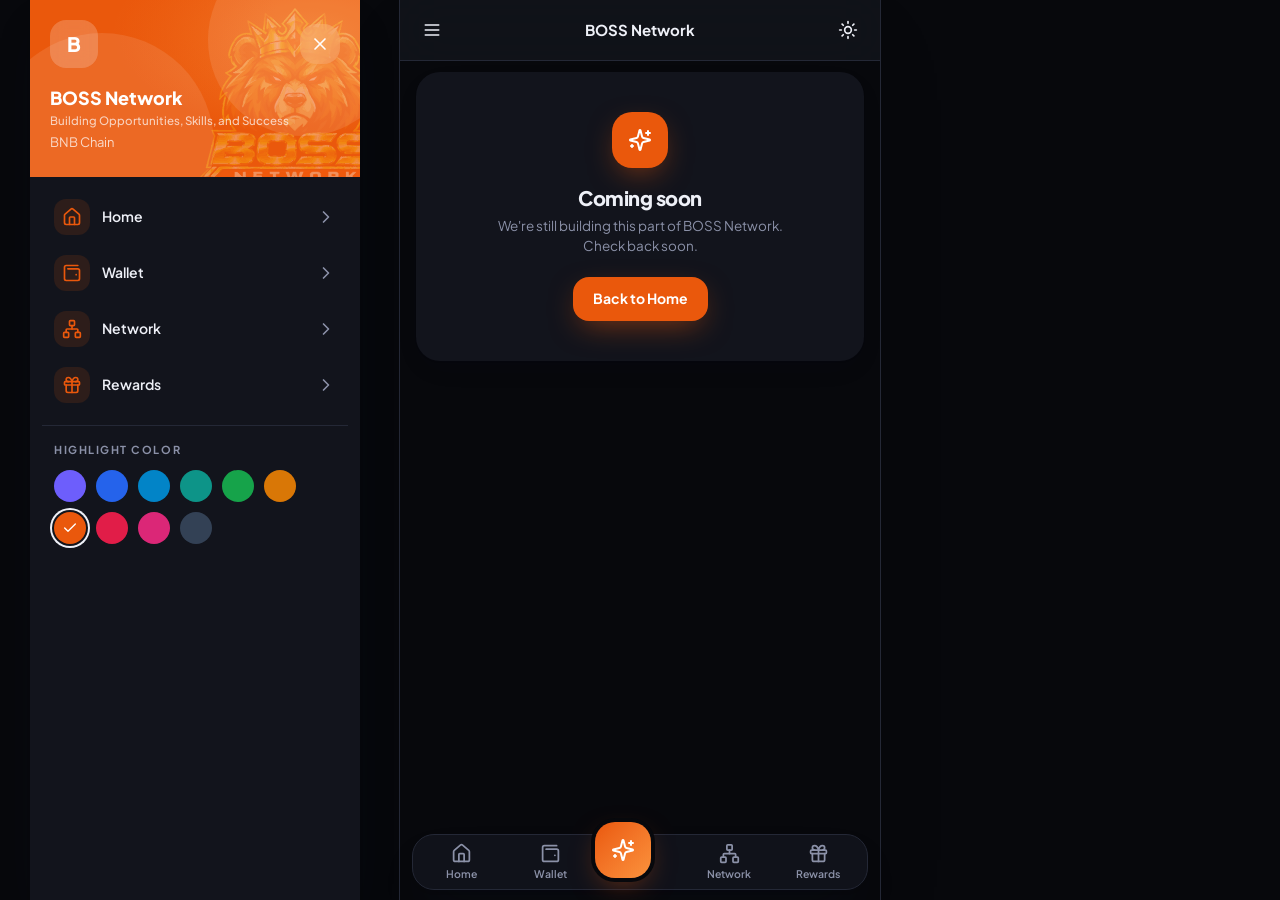
==== index.html @ 4422d478 "deploy: BOSS Network BSC mainnet build (crowned bear emblem watermark in hero and menu)" ====
<!doctype html>
<html lang="en" data-accent="violet">
  <head>
    <meta charset="utf-8" />
    <meta name="viewport" content="width=device-width, initial-scale=1, viewport-fit=cover" />
    <title>BOSS Network</title>
    <meta name="description" content="BOSS Network — Building Opportunities, Skills, and Success." />
    <meta name="theme-color" content="#ea580c" />
    <link rel="icon" href="/icon.svg?v=2" type="image/svg+xml" />
    <link rel="preconnect" href="https://fonts.googleapis.com" />
    <link rel="preconnect" href="https://fonts.gstatic.com" crossorigin />
    <link rel="stylesheet" href="https://fonts.googleapis.com/css2?family=Plus+Jakarta+Sans:wght@400;500;600;700;800&display=swap" />
    <script>
      /* Runs before paint: applies saved theme + accent to avoid a flash */
      (function(){try{var d=document.documentElement,t=localStorage.getItem('bossnetwork-theme')||'dark',a=localStorage.getItem('bossnetwork-accent')||'orange';
      if(t==='dark'||(t==='auto'&&matchMedia('(prefers-color-scheme: dark)').matches))d.classList.add('dark');if(a)d.setAttribute('data-accent',a);}catch(e){}})();
    </script>
    <script type="module" crossorigin src="/assets/index-BGEoPuxi.js"></script>
    <link rel="stylesheet" crossorigin href="/assets/index-Bmf8O77E.css">
  </head>
  <body>
    <div id="root"></div>
  </body>
</html>
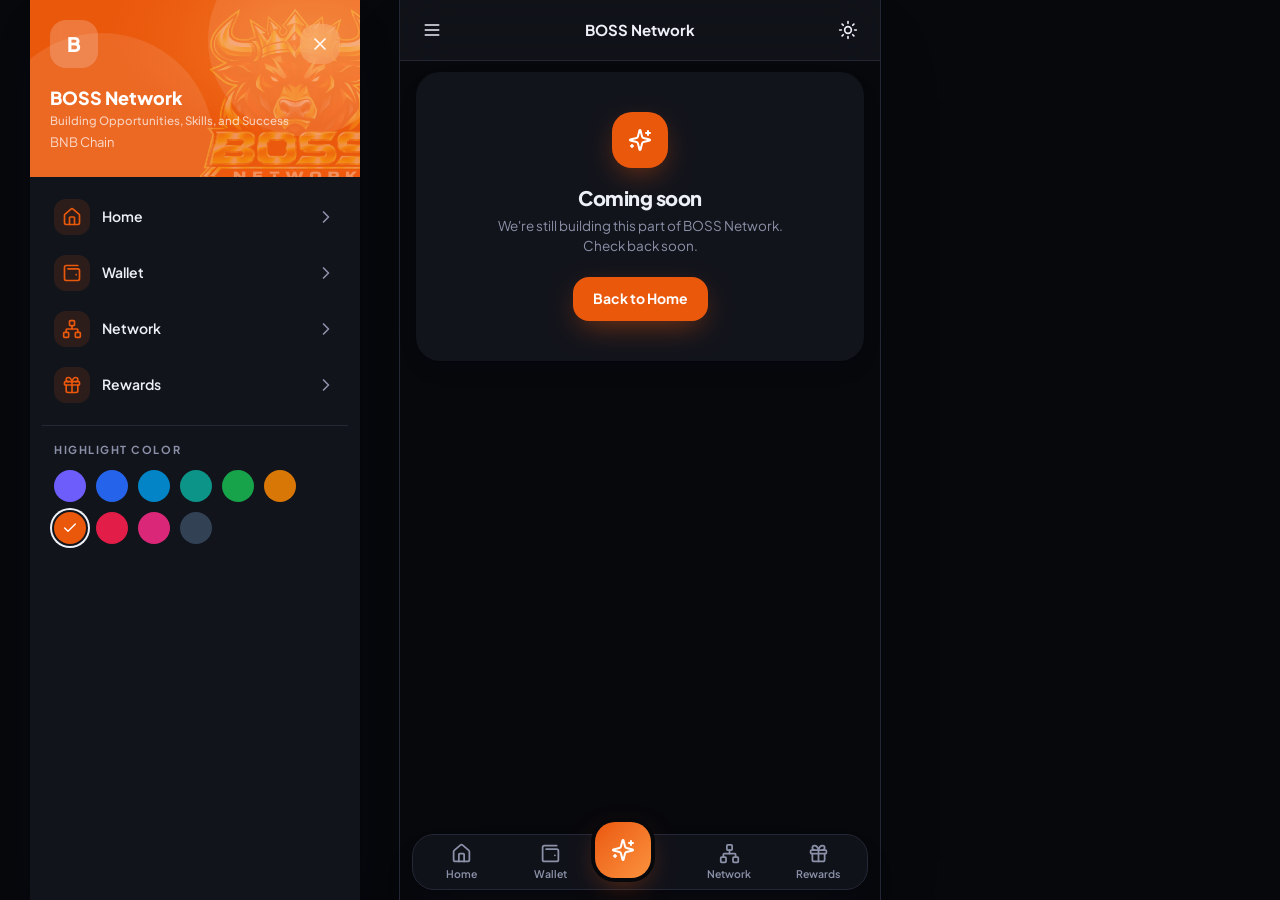
==== commit cb1cd6a4: "deploy: BOSS Network BSC mainnet build (bear/bull emblem cross-fade in hero and menu)" ====
--- a/index.html
+++ b/index.html
@@ -15,8 +15,8 @@
       (function(){try{var d=document.documentElement,t=localStorage.getItem('bossnetwork-theme')||'dark',a=localStorage.getItem('bossnetwork-accent')||'orange';
       if(t==='dark'||(t==='auto'&&matchMedia('(prefers-color-scheme: dark)').matches))d.classList.add('dark');if(a)d.setAttribute('data-accent',a);}catch(e){}})();
     </script>
-    <script type="module" crossorigin src="/assets/index-BGEoPuxi.js"></script>
-    <link rel="stylesheet" crossorigin href="/assets/index-Bmf8O77E.css">
+    <script type="module" crossorigin src="/assets/index-CN7tFGI-.js"></script>
+    <link rel="stylesheet" crossorigin href="/assets/index-ne41Jksf.css">
   </head>
   <body>
     <div id="root"></div>
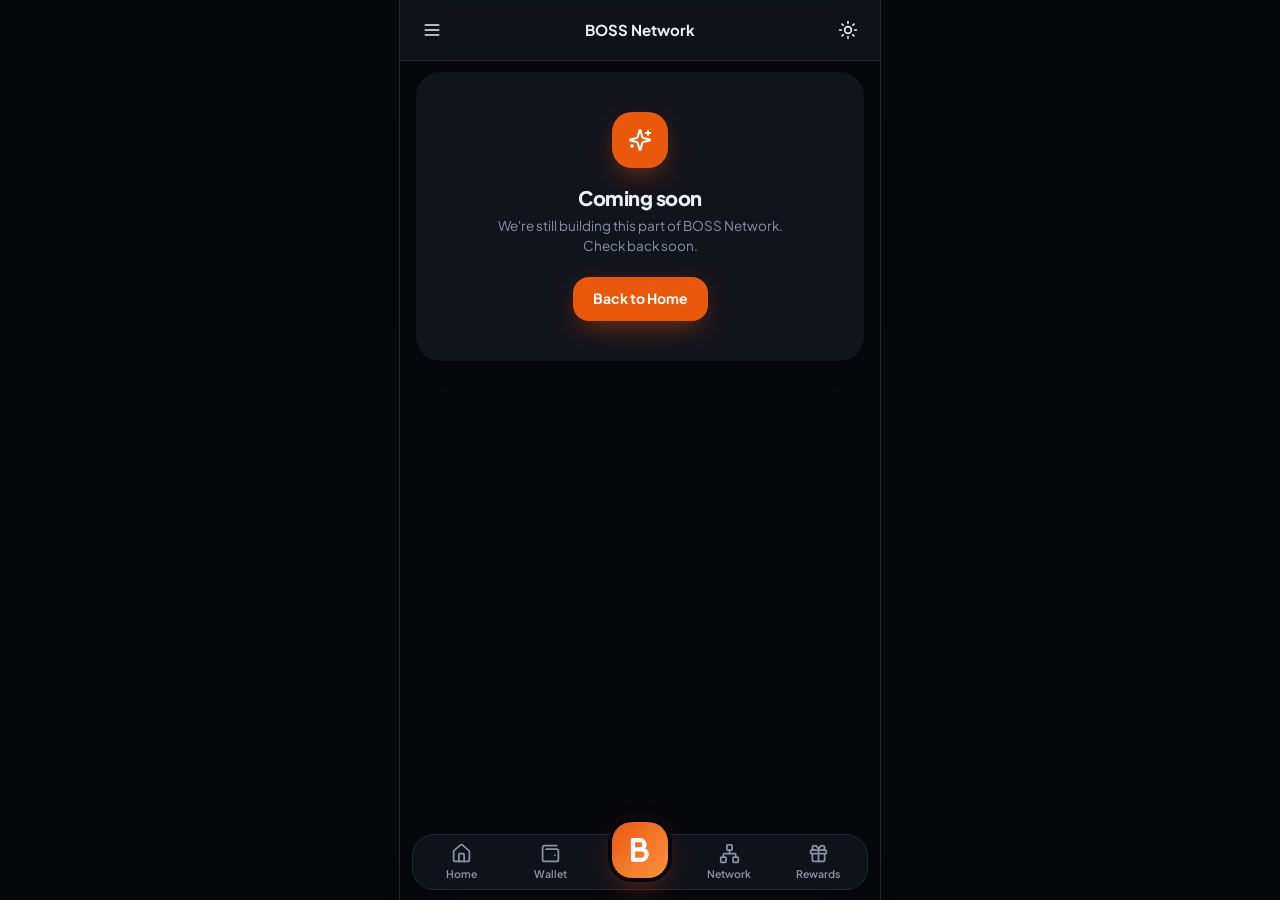
==== commit ca2aa50b: "deploy: BOSS Network BSC mainnet build (B mark centered tab button, side menu hidden when closed)" ====
--- a/index.html
+++ b/index.html
@@ -15,8 +15,8 @@
       (function(){try{var d=document.documentElement,t=localStorage.getItem('bossnetwork-theme')||'dark',a=localStorage.getItem('bossnetwork-accent')||'orange';
       if(t==='dark'||(t==='auto'&&matchMedia('(prefers-color-scheme: dark)').matches))d.classList.add('dark');if(a)d.setAttribute('data-accent',a);}catch(e){}})();
     </script>
-    <script type="module" crossorigin src="/assets/index-CN7tFGI-.js"></script>
-    <link rel="stylesheet" crossorigin href="/assets/index-ne41Jksf.css">
+    <script type="module" crossorigin src="/assets/index-CxTCu7B2.js"></script>
+    <link rel="stylesheet" crossorigin href="/assets/index-SlbKk6xC.css">
   </head>
   <body>
     <div id="root"></div>
